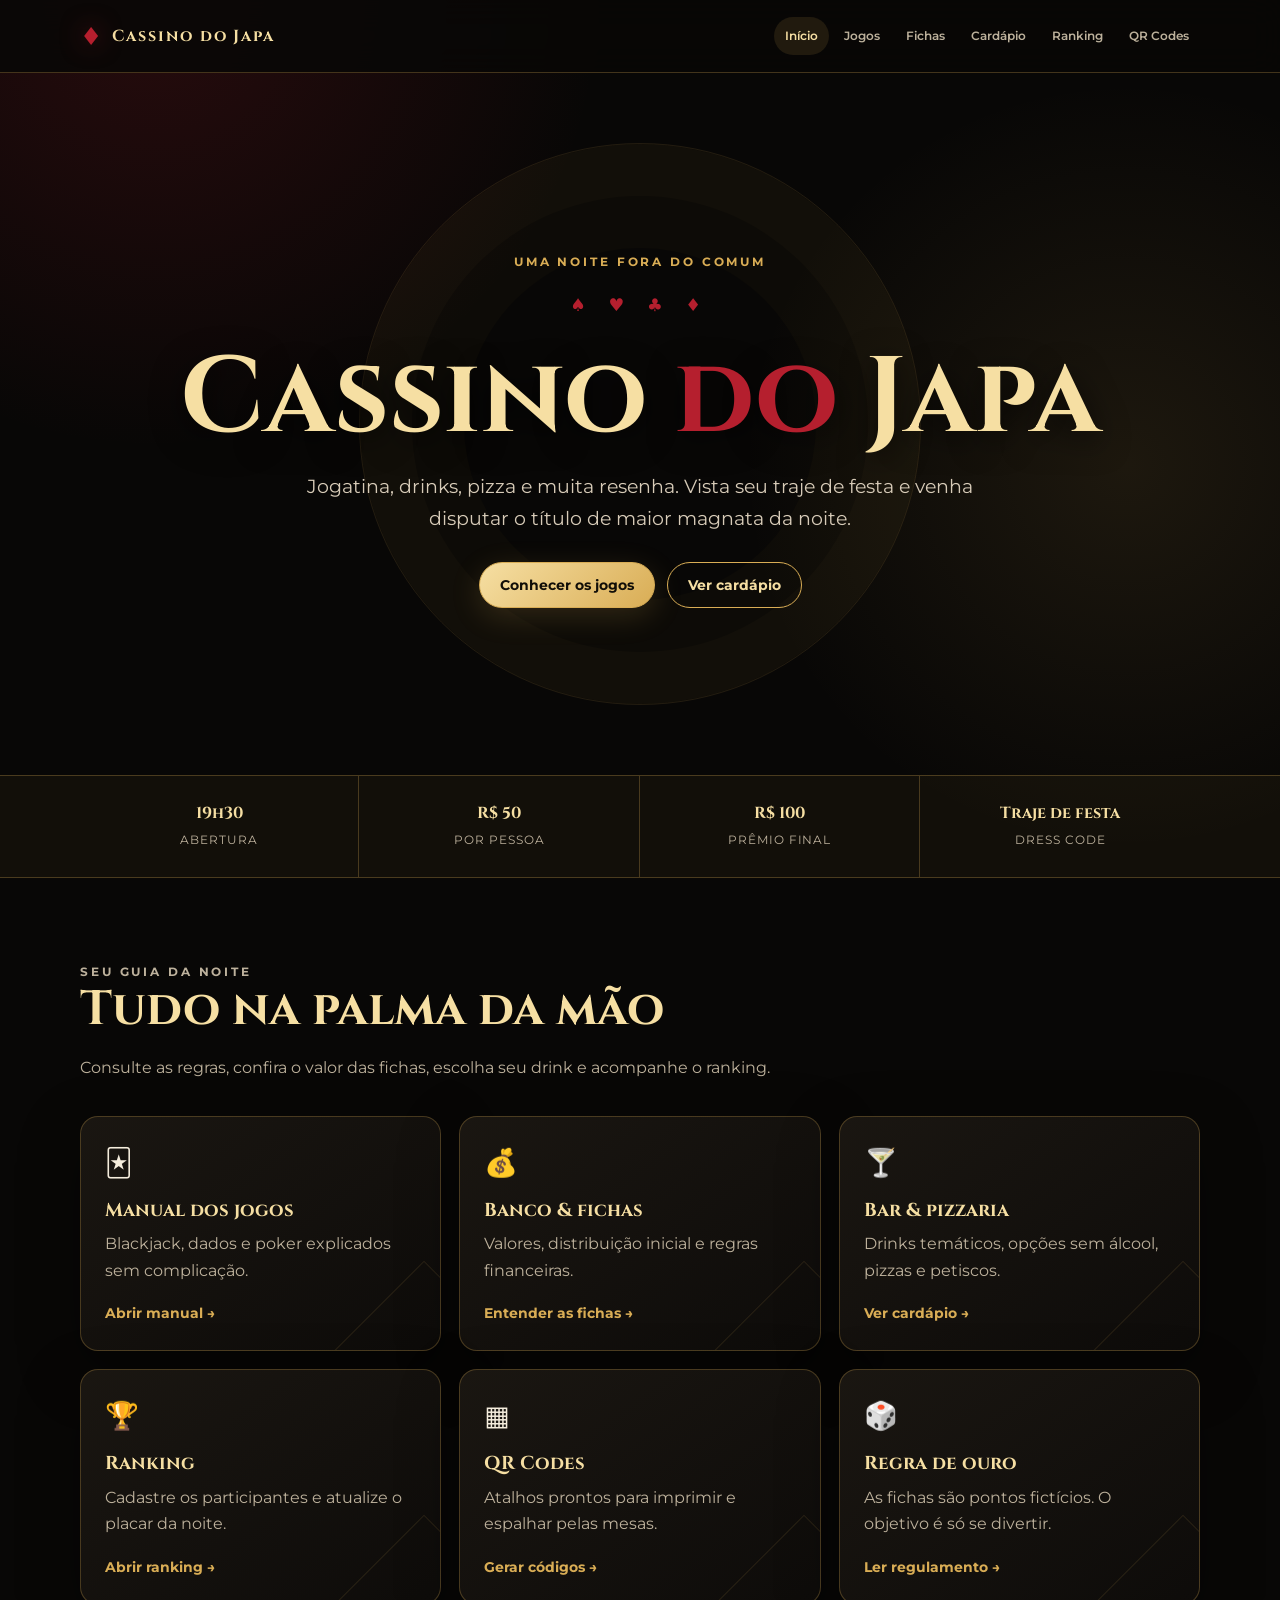
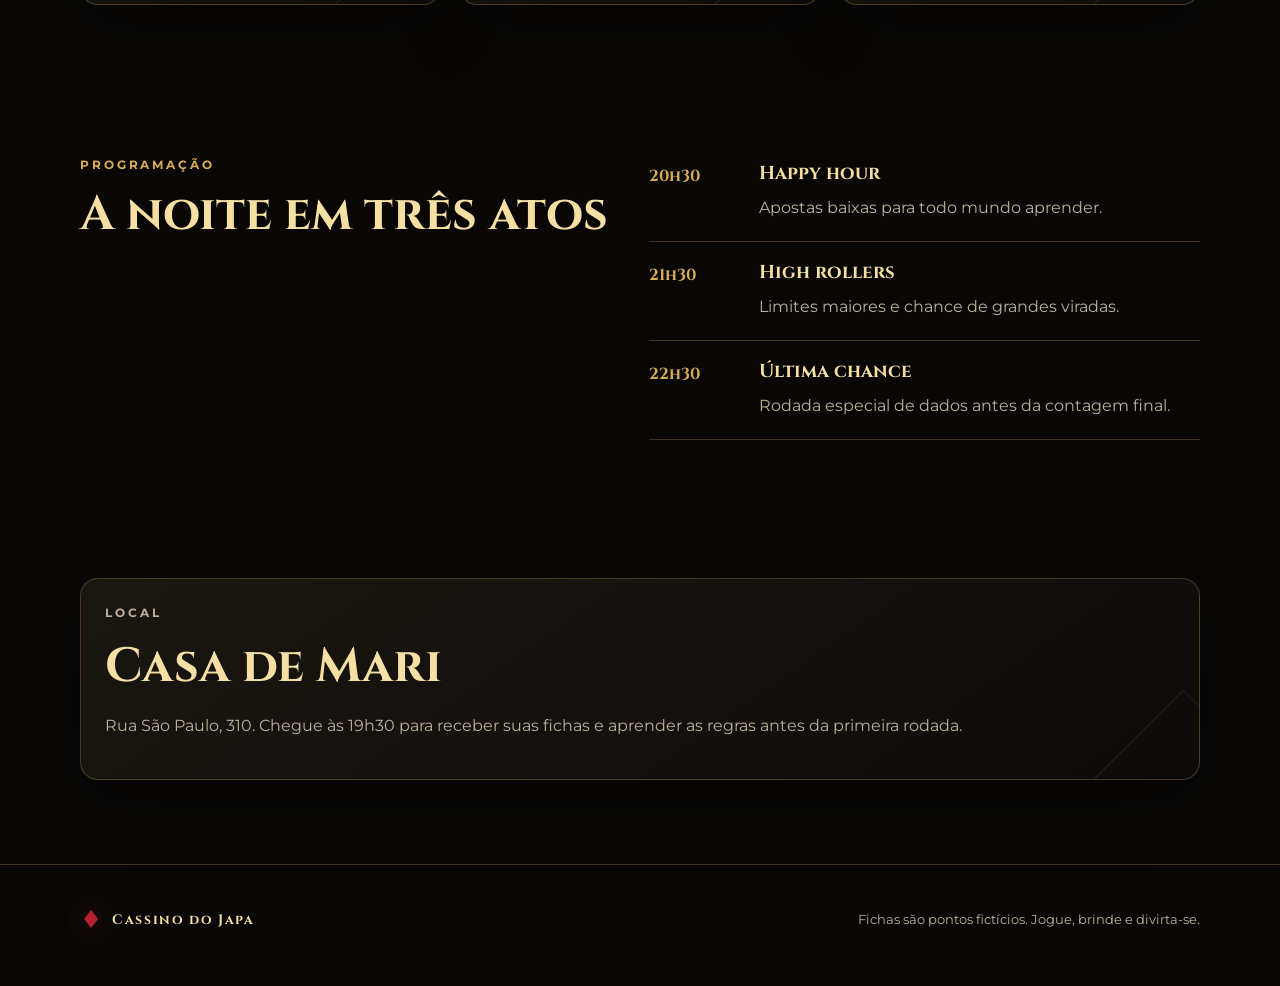
==== index.html @ 18935ddc "Launch Cassino do Japa event portal" ====
<!doctype html>
<html lang="pt-BR">
<head><meta charset="utf-8"><meta name="viewport" content="width=device-width,initial-scale=1"><meta name="theme-color" content="#080706"><meta name="description" content="Portal oficial da noite Cassino do Japa."><title>Cassino do Japa</title><link rel="stylesheet" href="assets/styles.css"></head>
<body data-page="index.html"><div data-header></div>
<main>
  <section class="hero"><div class="shell hero-inner"><p class="eyebrow">Uma noite fora do comum</p><div class="suits">♠ ♥ ♣ ♦</div><h1>Cassino <span class="red">do</span> Japa</h1><p class="lead">Jogatina, drinks, pizza e muita resenha. Vista seu traje de festa e venha disputar o título de maior magnata da noite.</p><div class="actions"><a class="button" href="jogos.html">Conhecer os jogos</a><a class="button secondary" href="cardapio.html">Ver cardápio</a></div></div></section>
  <section class="info-strip"><div class="shell facts"><div class="fact"><strong>19h30</strong><span>Abertura</span></div><div class="fact"><strong>R$ 50</strong><span>Por pessoa</span></div><div class="fact"><strong>R$ 100</strong><span>Prêmio final</span></div><div class="fact"><strong>Traje de festa</strong><span>Dress code</span></div></div></section>
  <section class="section"><div class="shell"><div class="section-head"><p class="eyebrow">Seu guia da noite</p><h2>Tudo na palma da mão</h2><p>Consulte as regras, confira o valor das fichas, escolha seu drink e acompanhe o ranking.</p></div><div class="grid"><article class="card"><div class="icon">🃏</div><h3>Manual dos jogos</h3><p>Blackjack, dados e poker explicados sem complicação.</p><a class="card-link" href="jogos.html">Abrir manual →</a></article><article class="card"><div class="icon">💰</div><h3>Banco & fichas</h3><p>Valores, distribuição inicial e regras financeiras.</p><a class="card-link" href="fichas.html">Entender as fichas →</a></article><article class="card"><div class="icon">🍸</div><h3>Bar & pizzaria</h3><p>Drinks temáticos, opções sem álcool, pizzas e petiscos.</p><a class="card-link" href="cardapio.html">Ver cardápio →</a></article><article class="card"><div class="icon">🏆</div><h3>Ranking</h3><p>Cadastre os participantes e atualize o placar da noite.</p><a class="card-link" href="ranking.html">Abrir ranking →</a></article><article class="card"><div class="icon">▦</div><h3>QR Codes</h3><p>Atalhos prontos para imprimir e espalhar pelas mesas.</p><a class="card-link" href="qr.html">Gerar códigos →</a></article><article class="card"><div class="icon">🎲</div><h3>Regra de ouro</h3><p>As fichas são pontos fictícios. O objetivo é só se divertir.</p><a class="card-link" href="fichas.html">Ler regulamento →</a></article></div></div></section>
  <section class="section compact"><div class="shell grid two"><div><p class="eyebrow">Programação</p><h2>A noite em três atos</h2></div><div class="timeline"><div class="time"><strong>20h30</strong><div><h3>Happy hour</h3><p>Apostas baixas para todo mundo aprender.</p></div></div><div class="time"><strong>21h30</strong><div><h3>High rollers</h3><p>Limites maiores e chance de grandes viradas.</p></div></div><div class="time"><strong>22h30</strong><div><h3>Última chance</h3><p>Rodada especial de dados antes da contagem final.</p></div></div></div></div></section>
  <section class="section"><div class="shell"><div class="card"><p class="eyebrow">Local</p><h2>Casa de Mari</h2><p>Rua São Paulo, 310. Chegue às 19h30 para receber suas fichas e aprender as regras antes da primeira rodada.</p></div></div></section>
</main><div data-footer></div><script src="assets/app.js"></script></body></html>
---- assets/styles.css ----
@import url('https://fonts.googleapis.com/css2?family=Cinzel:wght@500;600;700&family=Montserrat:wght@400;500;600;700&display=swap');

:root {
  --ink: #080706;
  --panel: #12100d;
  --panel-2: #1b1712;
  --gold: #d9ad55;
  --gold-light: #f6dfa3;
  --red: #b51f2e;
  --cream: #f5eddd;
  --muted: #bdb19c;
  --green: #173f31;
  --line: rgba(217, 173, 85, .28);
  --shadow: 0 20px 60px rgba(0, 0, 0, .35);
}

* { box-sizing: border-box; }
html { scroll-behavior: smooth; }
body {
  margin: 0;
  color: var(--cream);
  background:
    radial-gradient(circle at 12% 0%, rgba(181, 31, 46, .18), transparent 28rem),
    radial-gradient(circle at 88% 18%, rgba(217, 173, 85, .10), transparent 24rem),
    var(--ink);
  font-family: Montserrat, system-ui, sans-serif;
  line-height: 1.65;
}
a { color: inherit; }
button, input { font: inherit; }
.shell { width: min(1120px, calc(100% - 32px)); margin: auto; }

.topbar {
  position: sticky;
  top: 0;
  z-index: 50;
  border-bottom: 1px solid var(--line);
  background: rgba(8, 7, 6, .88);
  backdrop-filter: blur(16px);
}
.nav { min-height: 72px; display: flex; align-items: center; justify-content: space-between; gap: 20px; }
.brand { text-decoration: none; display: flex; align-items: center; gap: 10px; }
.brand-mark { color: var(--red); font-size: 1.55rem; filter: drop-shadow(0 0 12px rgba(181,31,46,.5)); }
.brand-name { font: 700 1rem Cinzel, serif; letter-spacing: .12em; color: var(--gold-light); }
.menu { display: flex; align-items: center; gap: 4px; }
.menu a { text-decoration: none; color: var(--muted); padding: 9px 11px; border-radius: 999px; font-size: .78rem; font-weight: 600; }
.menu a:hover, .menu a.active { background: rgba(217,173,85,.12); color: var(--gold-light); }
.menu-button { display: none; border: 1px solid var(--line); background: transparent; color: var(--gold-light); border-radius: 10px; padding: 8px 11px; }

.hero { min-height: 78vh; display: grid; place-items: center; text-align: center; position: relative; overflow: hidden; }
.hero::before {
  content: '';
  position: absolute;
  width: 560px;
  height: 560px;
  border: 1px solid rgba(217,173,85,.13);
  border-radius: 50%;
  box-shadow: inset 0 0 0 52px rgba(217,173,85,.025), inset 0 0 0 104px rgba(217,173,85,.02);
}
.hero-inner { position: relative; padding: 80px 0; }
.eyebrow { color: var(--gold); text-transform: uppercase; letter-spacing: .24em; font-size: .75rem; font-weight: 700; }
h1, h2, h3 { font-family: Cinzel, serif; line-height: 1.16; }
h1 { font-size: clamp(3rem, 9vw, 6.7rem); margin: 16px 0 10px; color: var(--gold-light); text-shadow: 0 8px 32px rgba(0,0,0,.7); }
h1 .red { color: var(--red); }
h2 { font-size: clamp(1.8rem, 5vw, 3rem); color: var(--gold-light); margin: 0 0 18px; }
h3 { color: var(--gold-light); margin: 0 0 10px; }
.lead { max-width: 720px; margin: 0 auto 28px; color: #d7cbb8; font-size: clamp(1rem, 2.4vw, 1.2rem); }
.suits { color: var(--red); letter-spacing: .5em; margin: 18px 0; font-size: 1.1rem; }
.actions { display: flex; gap: 12px; justify-content: center; flex-wrap: wrap; }
.button { display: inline-flex; align-items: center; justify-content: center; gap: 8px; min-height: 46px; padding: 0 20px; border-radius: 999px; text-decoration: none; font-weight: 700; font-size: .86rem; border: 1px solid var(--gold); color: #110e08; background: linear-gradient(135deg, var(--gold-light), var(--gold)); box-shadow: 0 8px 30px rgba(217,173,85,.18); cursor: pointer; }
.button.secondary { background: transparent; color: var(--gold-light); box-shadow: none; }
.button.danger { background: var(--red); color: white; border-color: var(--red); }
.button.small { min-height: 38px; padding: 0 14px; }

.section { padding: 84px 0; }
.section.compact { padding: 54px 0; }
.section-head { max-width: 700px; margin-bottom: 34px; }
.section-head p { color: var(--muted); margin: 0; }
.grid { display: grid; grid-template-columns: repeat(3, 1fr); gap: 18px; }
.grid.two { grid-template-columns: repeat(2, 1fr); }
.card { position: relative; border: 1px solid var(--line); border-radius: 18px; padding: 24px; background: linear-gradient(145deg, rgba(27,23,18,.96), rgba(14,12,10,.96)); box-shadow: var(--shadow); overflow: hidden; }
.card::after { content: ''; position: absolute; inset: auto -50px -70px auto; width: 130px; height: 130px; border: 1px solid rgba(217,173,85,.13); transform: rotate(45deg); }
.card p { color: var(--muted); margin: 0 0 16px; }
.card .icon { font-size: 1.7rem; margin-bottom: 14px; }
.card-link { text-decoration: none; color: var(--gold); font-weight: 700; font-size: .86rem; }
.tag { display: inline-block; padding: 4px 9px; border-radius: 999px; background: rgba(181,31,46,.18); color: #ff9ba6; font-size: .7rem; font-weight: 700; text-transform: uppercase; letter-spacing: .08em; }

.info-strip { border-block: 1px solid var(--line); background: rgba(217,173,85,.045); }
.facts { display: grid; grid-template-columns: repeat(4, 1fr); gap: 1px; }
.fact { text-align: center; padding: 24px 12px; border-right: 1px solid var(--line); }
.fact:last-child { border: 0; }
.fact strong { color: var(--gold-light); display: block; font-family: Cinzel, serif; }
.fact span { font-size: .75rem; color: var(--muted); text-transform: uppercase; letter-spacing: .08em; }

.page-hero { padding: 82px 0 52px; border-bottom: 1px solid var(--line); }
.page-hero h1 { font-size: clamp(2.4rem, 7vw, 5rem); text-align: left; margin-top: 8px; }
.page-hero .lead { margin-left: 0; }
.prose { max-width: 820px; }
.steps { counter-reset: step; display: grid; gap: 14px; margin: 24px 0; }
.step { counter-increment: step; display: grid; grid-template-columns: 44px 1fr; gap: 14px; align-items: start; padding: 18px; border: 1px solid var(--line); border-radius: 14px; background: rgba(255,255,255,.025); }
.step::before { content: counter(step); width: 36px; height: 36px; display: grid; place-items: center; border-radius: 50%; color: #120f09; background: var(--gold); font-weight: 800; }
.step p { margin: 4px 0 0; color: var(--muted); }
.rule-list { list-style: none; padding: 0; margin: 20px 0; }
.rule-list li { position: relative; padding: 12px 0 12px 28px; border-bottom: 1px solid var(--line); color: #d8cdbb; }
.rule-list li::before { content: '♦'; color: var(--red); position: absolute; left: 4px; }

.table-wrap { overflow-x: auto; border: 1px solid var(--line); border-radius: 14px; }
table { width: 100%; border-collapse: collapse; min-width: 520px; }
th, td { padding: 14px 16px; text-align: left; border-bottom: 1px solid var(--line); }
th { color: var(--gold-light); font-family: Cinzel, serif; background: rgba(217,173,85,.08); }
td { color: #d5c8b4; }
tr:last-child td { border-bottom: 0; }

.chip { width: 42px; height: 42px; display: inline-grid; place-items: center; border-radius: 50%; border: 5px dashed rgba(255,255,255,.7); box-shadow: inset 0 0 0 3px rgba(0,0,0,.35), 0 4px 12px rgba(0,0,0,.4); font-size: .55rem; font-weight: 800; color: white; text-shadow: 0 1px 3px black; }
.chip.white { background: #e9e5d9; color: #16120e; text-shadow: none; }
.chip.red { background: #b62532; }
.chip.blue { background: #2567ad; }
.chip.green { background: #2b7c52; }
.chip.black { background: #252322; }
.chip.yellow { background: #d8a823; color: #16120e; text-shadow: none; }
.chips { display: grid; grid-template-columns: repeat(6, 1fr); gap: 14px; }
.chip-card { text-align: center; border: 1px solid var(--line); background: var(--panel); padding: 18px 8px; border-radius: 14px; }
.chip-card strong { display: block; color: var(--gold-light); margin-top: 8px; }
.chip-card span { color: var(--muted); font-size: .75rem; }

.menu-grid { display: grid; grid-template-columns: repeat(2, 1fr); gap: 18px; }
.menu-item { display: grid; grid-template-columns: 1fr auto; gap: 4px 20px; padding: 18px 0; border-bottom: 1px dotted rgba(217,173,85,.35); }
.menu-item h3 { font-size: 1rem; margin: 0; }
.menu-item p { grid-column: 1; margin: 0; color: var(--muted); font-size: .88rem; }
.menu-item .price { color: var(--gold); font-family: Cinzel, serif; font-weight: 700; }

.notice { padding: 20px; border-left: 3px solid var(--red); background: rgba(181,31,46,.09); border-radius: 0 12px 12px 0; color: #d9cdbc; }
.score-form { display: grid; grid-template-columns: 1fr 160px auto; gap: 10px; margin-bottom: 24px; }
.field { width: 100%; min-height: 46px; border-radius: 10px; border: 1px solid var(--line); color: var(--cream); background: #0d0b09; padding: 0 13px; }
.score-list { display: grid; gap: 10px; }
.score-row { display: grid; grid-template-columns: 46px 1fr auto auto; gap: 12px; align-items: center; border: 1px solid var(--line); background: var(--panel); border-radius: 14px; padding: 12px 14px; }
.place { width: 34px; height: 34px; display: grid; place-items: center; border-radius: 50%; color: #151007; background: var(--gold); font-weight: 800; }
.score { color: var(--gold-light); font-family: Cinzel, serif; font-weight: 700; }
.icon-button { border: 0; background: transparent; color: #e47a84; cursor: pointer; padding: 8px; }
.empty { color: var(--muted); text-align: center; padding: 28px; border: 1px dashed var(--line); border-radius: 14px; }

.qr-grid { display: grid; grid-template-columns: repeat(3, 1fr); gap: 18px; }
.qr-card { text-align: center; border: 1px solid var(--line); background: #fff; color: #17120d; border-radius: 16px; padding: 18px; }
.qr-card h3 { color: #17120d; margin: 10px 0 4px; }
.qr-card p { color: #6e6255; font-size: .78rem; line-height: 1.4; margin: 0; overflow-wrap: anywhere; }
.qr-card img { width: 180px; height: 180px; max-width: 100%; }

.timeline { display: grid; gap: 0; max-width: 760px; }
.time { display: grid; grid-template-columns: 90px 1fr; gap: 20px; padding: 20px 0; border-bottom: 1px solid var(--line); }
.time strong { color: var(--gold); font-family: Cinzel, serif; }
.time p { margin: 3px 0 0; color: var(--muted); }

.footer { border-top: 1px solid var(--line); padding: 34px 0 46px; color: var(--muted); font-size: .82rem; }
.footer-inner { display: flex; justify-content: space-between; gap: 24px; align-items: center; }
.footer .brand-name { font-size: .85rem; }

@media (max-width: 860px) {
  .menu-button { display: block; }
  .menu { display: none; position: absolute; top: 72px; left: 16px; right: 16px; padding: 12px; flex-direction: column; align-items: stretch; background: #0c0a08; border: 1px solid var(--line); border-radius: 14px; box-shadow: var(--shadow); }
  .menu.open { display: flex; }
  .menu a { padding: 11px 13px; }
  .grid, .grid.two, .menu-grid, .qr-grid { grid-template-columns: 1fr 1fr; }
  .chips { grid-template-columns: repeat(3, 1fr); }
  .facts { grid-template-columns: repeat(2, 1fr); }
  .fact:nth-child(2) { border-right: 0; }
}

@media (max-width: 600px) {
  .shell { width: min(100% - 24px, 1120px); }
  .hero { min-height: 72vh; }
  .hero::before { width: 390px; height: 390px; }
  .section { padding: 62px 0; }
  .grid, .grid.two, .menu-grid, .qr-grid { grid-template-columns: 1fr; }
  .score-form { grid-template-columns: 1fr; }
  .score-row { grid-template-columns: 38px 1fr auto auto; gap: 8px; }
  .chips { grid-template-columns: repeat(2, 1fr); }
  .footer-inner { flex-direction: column; align-items: flex-start; }
}

@media print {
  .topbar, .footer, .no-print { display: none !important; }
  body { background: white; color: black; }
  .qr-grid { grid-template-columns: repeat(2, 1fr); }
  .qr-card { break-inside: avoid; border-color: #aaa; }
}
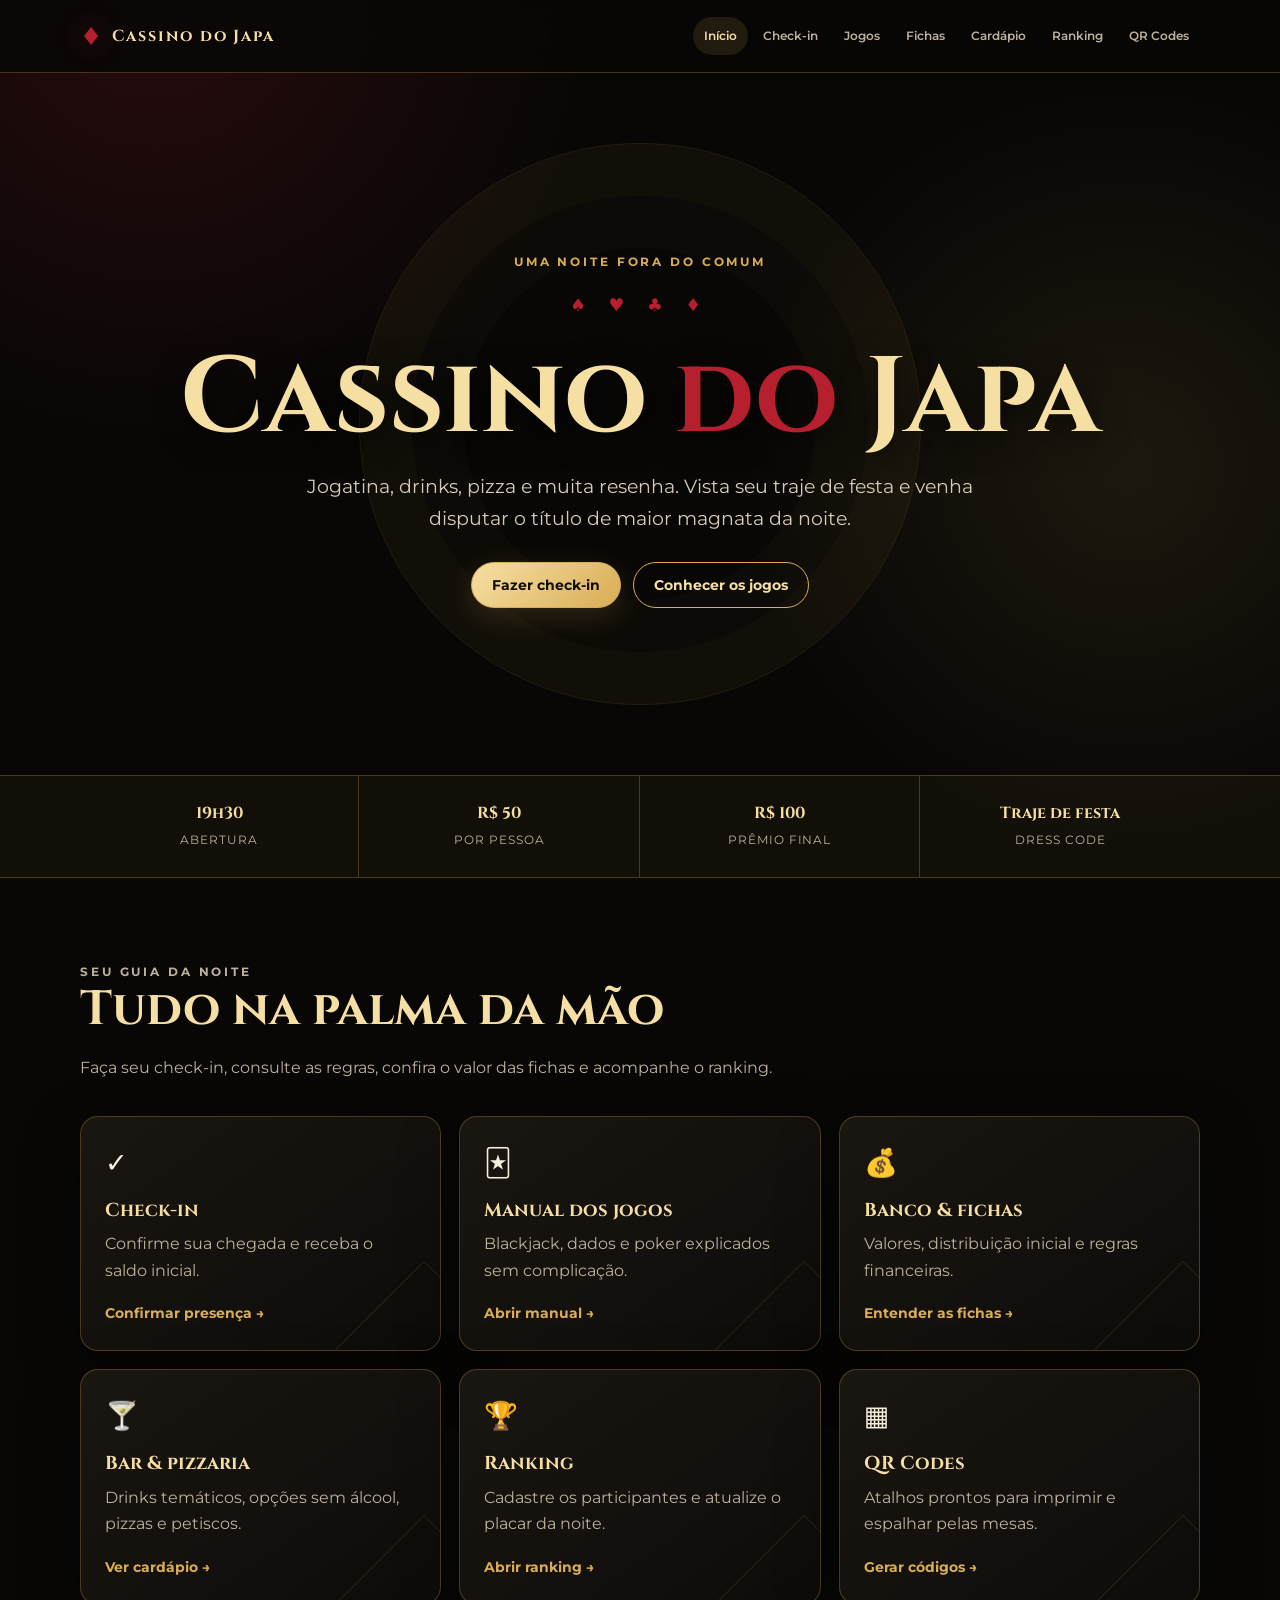
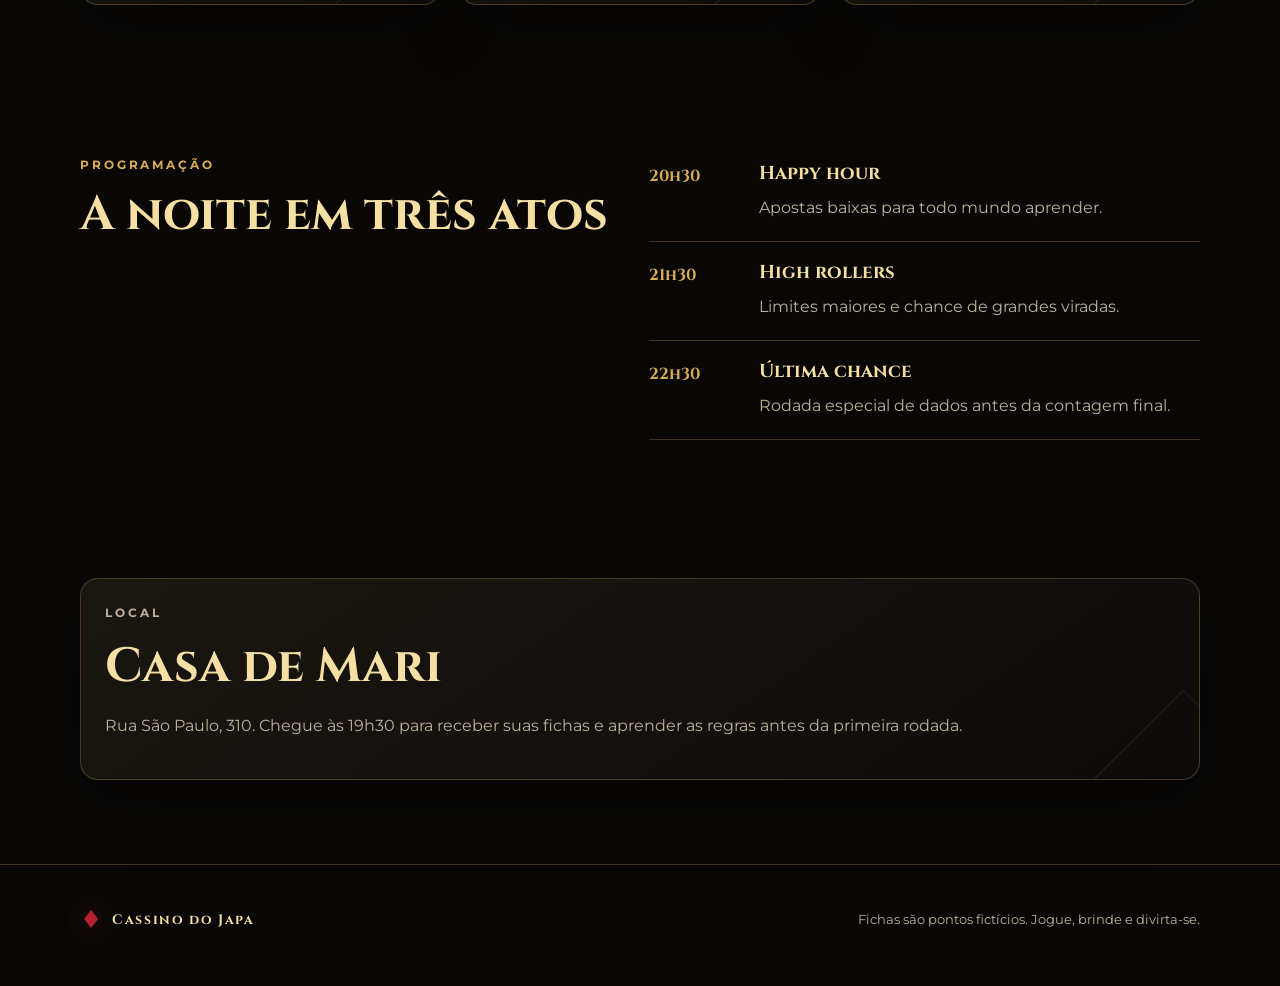
==== commit 28000fe6: "Add persistent guest check-in flow" ====
--- a/index.html
+++ b/index.html
@@ -3,9 +3,9 @@
 <head><meta charset="utf-8"><meta name="viewport" content="width=device-width,initial-scale=1"><meta name="theme-color" content="#080706"><meta name="description" content="Portal oficial da noite Cassino do Japa."><title>Cassino do Japa</title><link rel="stylesheet" href="assets/styles.css"></head>
 <body data-page="index.html"><div data-header></div>
 <main>
-  <section class="hero"><div class="shell hero-inner"><p class="eyebrow">Uma noite fora do comum</p><div class="suits">♠ ♥ ♣ ♦</div><h1>Cassino <span class="red">do</span> Japa</h1><p class="lead">Jogatina, drinks, pizza e muita resenha. Vista seu traje de festa e venha disputar o título de maior magnata da noite.</p><div class="actions"><a class="button" href="jogos.html">Conhecer os jogos</a><a class="button secondary" href="cardapio.html">Ver cardápio</a></div></div></section>
+  <section class="hero"><div class="shell hero-inner"><p class="eyebrow">Uma noite fora do comum</p><div class="suits">♠ ♥ ♣ ♦</div><h1>Cassino <span class="red">do</span> Japa</h1><p class="lead">Jogatina, drinks, pizza e muita resenha. Vista seu traje de festa e venha disputar o título de maior magnata da noite.</p><div class="actions"><a class="button" href="checkin.html">Fazer check-in</a><a class="button secondary" href="jogos.html">Conhecer os jogos</a></div></div></section>
   <section class="info-strip"><div class="shell facts"><div class="fact"><strong>19h30</strong><span>Abertura</span></div><div class="fact"><strong>R$ 50</strong><span>Por pessoa</span></div><div class="fact"><strong>R$ 100</strong><span>Prêmio final</span></div><div class="fact"><strong>Traje de festa</strong><span>Dress code</span></div></div></section>
-  <section class="section"><div class="shell"><div class="section-head"><p class="eyebrow">Seu guia da noite</p><h2>Tudo na palma da mão</h2><p>Consulte as regras, confira o valor das fichas, escolha seu drink e acompanhe o ranking.</p></div><div class="grid"><article class="card"><div class="icon">🃏</div><h3>Manual dos jogos</h3><p>Blackjack, dados e poker explicados sem complicação.</p><a class="card-link" href="jogos.html">Abrir manual →</a></article><article class="card"><div class="icon">💰</div><h3>Banco & fichas</h3><p>Valores, distribuição inicial e regras financeiras.</p><a class="card-link" href="fichas.html">Entender as fichas →</a></article><article class="card"><div class="icon">🍸</div><h3>Bar & pizzaria</h3><p>Drinks temáticos, opções sem álcool, pizzas e petiscos.</p><a class="card-link" href="cardapio.html">Ver cardápio →</a></article><article class="card"><div class="icon">🏆</div><h3>Ranking</h3><p>Cadastre os participantes e atualize o placar da noite.</p><a class="card-link" href="ranking.html">Abrir ranking →</a></article><article class="card"><div class="icon">▦</div><h3>QR Codes</h3><p>Atalhos prontos para imprimir e espalhar pelas mesas.</p><a class="card-link" href="qr.html">Gerar códigos →</a></article><article class="card"><div class="icon">🎲</div><h3>Regra de ouro</h3><p>As fichas são pontos fictícios. O objetivo é só se divertir.</p><a class="card-link" href="fichas.html">Ler regulamento →</a></article></div></div></section>
+  <section class="section"><div class="shell"><div class="section-head"><p class="eyebrow">Seu guia da noite</p><h2>Tudo na palma da mão</h2><p>Faça seu check-in, consulte as regras, confira o valor das fichas e acompanhe o ranking.</p></div><div class="grid"><article class="card"><div class="icon">✓</div><h3>Check-in</h3><p>Confirme sua chegada e receba o saldo inicial.</p><a class="card-link" href="checkin.html">Confirmar presença →</a></article><article class="card"><div class="icon">🃏</div><h3>Manual dos jogos</h3><p>Blackjack, dados e poker explicados sem complicação.</p><a class="card-link" href="jogos.html">Abrir manual →</a></article><article class="card"><div class="icon">💰</div><h3>Banco & fichas</h3><p>Valores, distribuição inicial e regras financeiras.</p><a class="card-link" href="fichas.html">Entender as fichas →</a></article><article class="card"><div class="icon">🍸</div><h3>Bar & pizzaria</h3><p>Drinks temáticos, opções sem álcool, pizzas e petiscos.</p><a class="card-link" href="cardapio.html">Ver cardápio →</a></article><article class="card"><div class="icon">🏆</div><h3>Ranking</h3><p>Cadastre os participantes e atualize o placar da noite.</p><a class="card-link" href="ranking.html">Abrir ranking →</a></article><article class="card"><div class="icon">▦</div><h3>QR Codes</h3><p>Atalhos prontos para imprimir e espalhar pelas mesas.</p><a class="card-link" href="qr.html">Gerar códigos →</a></article></div></div></section>
   <section class="section compact"><div class="shell grid two"><div><p class="eyebrow">Programação</p><h2>A noite em três atos</h2></div><div class="timeline"><div class="time"><strong>20h30</strong><div><h3>Happy hour</h3><p>Apostas baixas para todo mundo aprender.</p></div></div><div class="time"><strong>21h30</strong><div><h3>High rollers</h3><p>Limites maiores e chance de grandes viradas.</p></div></div><div class="time"><strong>22h30</strong><div><h3>Última chance</h3><p>Rodada especial de dados antes da contagem final.</p></div></div></div></div></section>
   <section class="section"><div class="shell"><div class="card"><p class="eyebrow">Local</p><h2>Casa de Mari</h2><p>Rua São Paulo, 310. Chegue às 19h30 para receber suas fichas e aprender as regras antes da primeira rodada.</p></div></div></section>
 </main><div data-footer></div><script src="assets/app.js"></script></body></html>
--- a/assets/styles.css
+++ b/assets/styles.css
@@ -28,6 +28,7 @@
 }
 a { color: inherit; }
 button, input { font: inherit; }
+button:disabled { cursor: not-allowed; opacity: .55; }
 .shell { width: min(1120px, calc(100% - 32px)); margin: auto; }
 
 .topbar {
@@ -139,6 +140,15 @@
 .icon-button { border: 0; background: transparent; color: #e47a84; cursor: pointer; padding: 8px; }
 .empty { color: var(--muted); text-align: center; padding: 28px; border: 1px dashed var(--line); border-radius: 14px; }
 
+.checkin-box { max-width: 620px; margin: auto; text-align: center; }
+.checkin-box .field { text-align: center; font-size: 1.05rem; margin: 16px 0 12px; }
+.checkin-count { width: 94px; height: 94px; margin: 0 auto 20px; display: grid; place-items: center; border-radius: 50%; border: 1px solid var(--gold); background: rgba(217,173,85,.08); box-shadow: 0 0 50px rgba(217,173,85,.12); }
+.checkin-count strong { display: block; color: var(--gold-light); font: 700 2rem Cinzel, serif; line-height: 1; }
+.checkin-count span { display: block; color: var(--muted); font-size: .62rem; text-transform: uppercase; letter-spacing: .08em; }
+.form-status { margin: 18px 0 0; padding: 14px; border-radius: 10px; font-weight: 600; }
+.form-status.success { color: #c9f4da; background: rgba(43,124,82,.25); border: 1px solid rgba(91,198,136,.38); }
+.form-status.error { color: #ffc1c7; background: rgba(181,31,46,.18); border: 1px solid rgba(228,122,132,.35); }
+
 .qr-grid { display: grid; grid-template-columns: repeat(3, 1fr); gap: 18px; }
 .qr-card { text-align: center; border: 1px solid var(--line); background: #fff; color: #17120d; border-radius: 16px; padding: 18px; }
 .qr-card h3 { color: #17120d; margin: 10px 0 4px; }
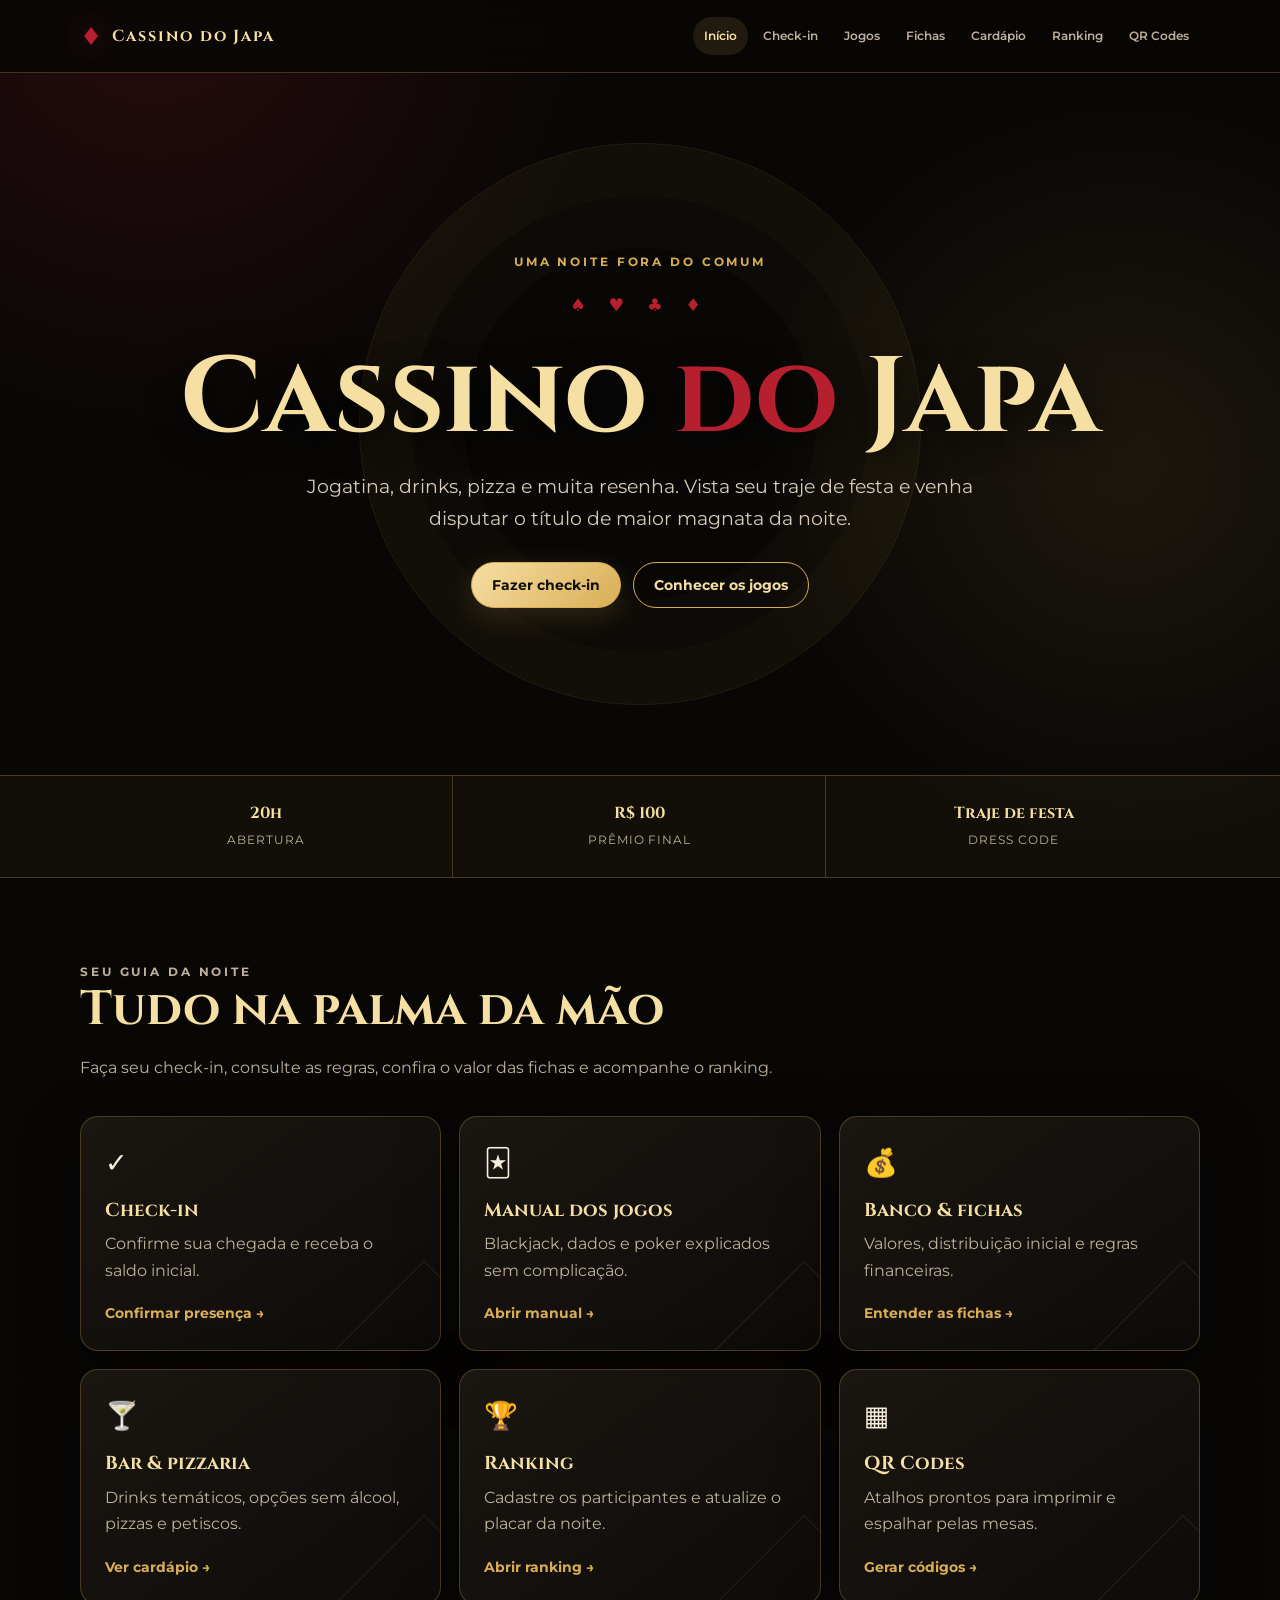
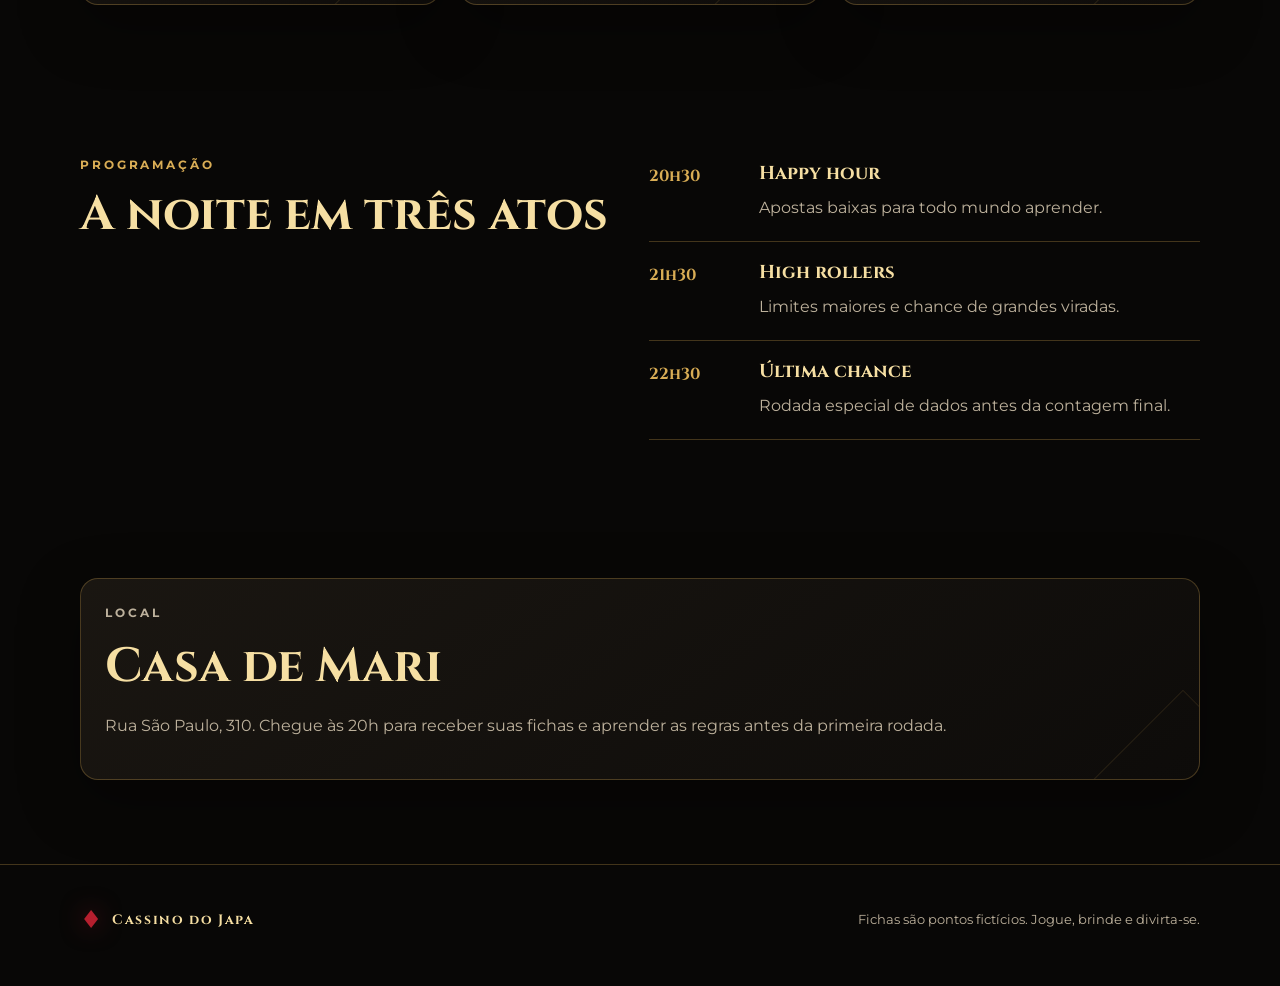
==== commit cf6d3cd7: "Update event opening time and remove ticket price" ====
--- a/index.html
+++ b/index.html
@@ -4,8 +4,8 @@
 <body data-page="index.html"><div data-header></div>
 <main>
   <section class="hero"><div class="shell hero-inner"><p class="eyebrow">Uma noite fora do comum</p><div class="suits">♠ ♥ ♣ ♦</div><h1>Cassino <span class="red">do</span> Japa</h1><p class="lead">Jogatina, drinks, pizza e muita resenha. Vista seu traje de festa e venha disputar o título de maior magnata da noite.</p><div class="actions"><a class="button" href="checkin.html">Fazer check-in</a><a class="button secondary" href="jogos.html">Conhecer os jogos</a></div></div></section>
-  <section class="info-strip"><div class="shell facts"><div class="fact"><strong>19h30</strong><span>Abertura</span></div><div class="fact"><strong>R$ 50</strong><span>Por pessoa</span></div><div class="fact"><strong>R$ 100</strong><span>Prêmio final</span></div><div class="fact"><strong>Traje de festa</strong><span>Dress code</span></div></div></section>
+  <section class="info-strip"><div class="shell facts"><div class="fact"><strong>20h</strong><span>Abertura</span></div><div class="fact"><strong>R$ 100</strong><span>Prêmio final</span></div><div class="fact"><strong>Traje de festa</strong><span>Dress code</span></div></div></section>
   <section class="section"><div class="shell"><div class="section-head"><p class="eyebrow">Seu guia da noite</p><h2>Tudo na palma da mão</h2><p>Faça seu check-in, consulte as regras, confira o valor das fichas e acompanhe o ranking.</p></div><div class="grid"><article class="card"><div class="icon">✓</div><h3>Check-in</h3><p>Confirme sua chegada e receba o saldo inicial.</p><a class="card-link" href="checkin.html">Confirmar presença →</a></article><article class="card"><div class="icon">🃏</div><h3>Manual dos jogos</h3><p>Blackjack, dados e poker explicados sem complicação.</p><a class="card-link" href="jogos.html">Abrir manual →</a></article><article class="card"><div class="icon">💰</div><h3>Banco & fichas</h3><p>Valores, distribuição inicial e regras financeiras.</p><a class="card-link" href="fichas.html">Entender as fichas →</a></article><article class="card"><div class="icon">🍸</div><h3>Bar & pizzaria</h3><p>Drinks temáticos, opções sem álcool, pizzas e petiscos.</p><a class="card-link" href="cardapio.html">Ver cardápio →</a></article><article class="card"><div class="icon">🏆</div><h3>Ranking</h3><p>Cadastre os participantes e atualize o placar da noite.</p><a class="card-link" href="ranking.html">Abrir ranking →</a></article><article class="card"><div class="icon">▦</div><h3>QR Codes</h3><p>Atalhos prontos para imprimir e espalhar pelas mesas.</p><a class="card-link" href="qr.html">Gerar códigos →</a></article></div></div></section>
   <section class="section compact"><div class="shell grid two"><div><p class="eyebrow">Programação</p><h2>A noite em três atos</h2></div><div class="timeline"><div class="time"><strong>20h30</strong><div><h3>Happy hour</h3><p>Apostas baixas para todo mundo aprender.</p></div></div><div class="time"><strong>21h30</strong><div><h3>High rollers</h3><p>Limites maiores e chance de grandes viradas.</p></div></div><div class="time"><strong>22h30</strong><div><h3>Última chance</h3><p>Rodada especial de dados antes da contagem final.</p></div></div></div></div></section>
-  <section class="section"><div class="shell"><div class="card"><p class="eyebrow">Local</p><h2>Casa de Mari</h2><p>Rua São Paulo, 310. Chegue às 19h30 para receber suas fichas e aprender as regras antes da primeira rodada.</p></div></div></section>
+  <section class="section"><div class="shell"><div class="card"><p class="eyebrow">Local</p><h2>Casa de Mari</h2><p>Rua São Paulo, 310. Chegue às 20h para receber suas fichas e aprender as regras antes da primeira rodada.</p></div></div></section>
 </main><div data-footer></div><script src="assets/app.js"></script></body></html>
--- a/assets/styles.css
+++ b/assets/styles.css
@@ -87,7 +87,7 @@
 .tag { display: inline-block; padding: 4px 9px; border-radius: 999px; background: rgba(181,31,46,.18); color: #ff9ba6; font-size: .7rem; font-weight: 700; text-transform: uppercase; letter-spacing: .08em; }
 
 .info-strip { border-block: 1px solid var(--line); background: rgba(217,173,85,.045); }
-.facts { display: grid; grid-template-columns: repeat(4, 1fr); gap: 1px; }
+.facts { display: grid; grid-template-columns: repeat(3, 1fr); gap: 1px; }
 .fact { text-align: center; padding: 24px 12px; border-right: 1px solid var(--line); }
 .fact:last-child { border: 0; }
 .fact strong { color: var(--gold-light); display: block; font-family: Cinzel, serif; }
@@ -171,8 +171,6 @@
   .menu a { padding: 11px 13px; }
   .grid, .grid.two, .menu-grid, .qr-grid { grid-template-columns: 1fr 1fr; }
   .chips { grid-template-columns: repeat(3, 1fr); }
-  .facts { grid-template-columns: repeat(2, 1fr); }
-  .fact:nth-child(2) { border-right: 0; }
 }
 
 @media (max-width: 600px) {
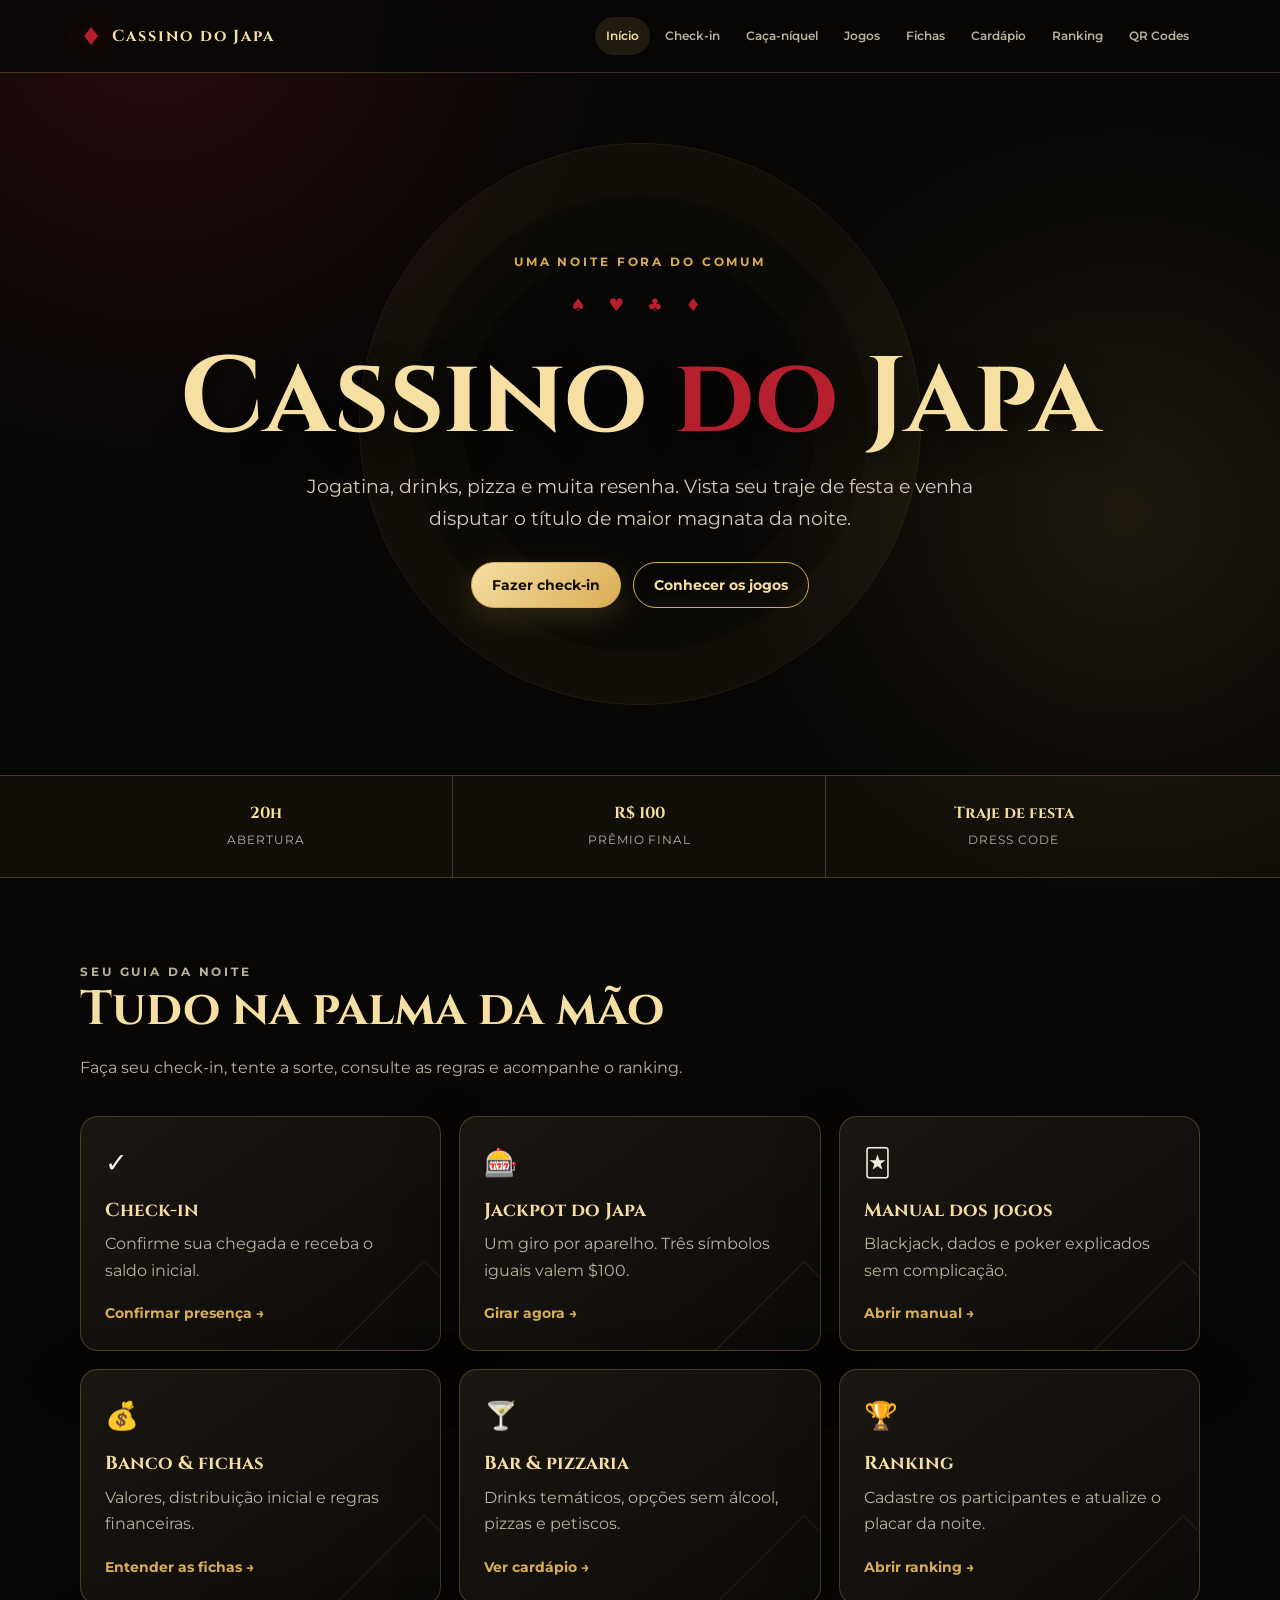
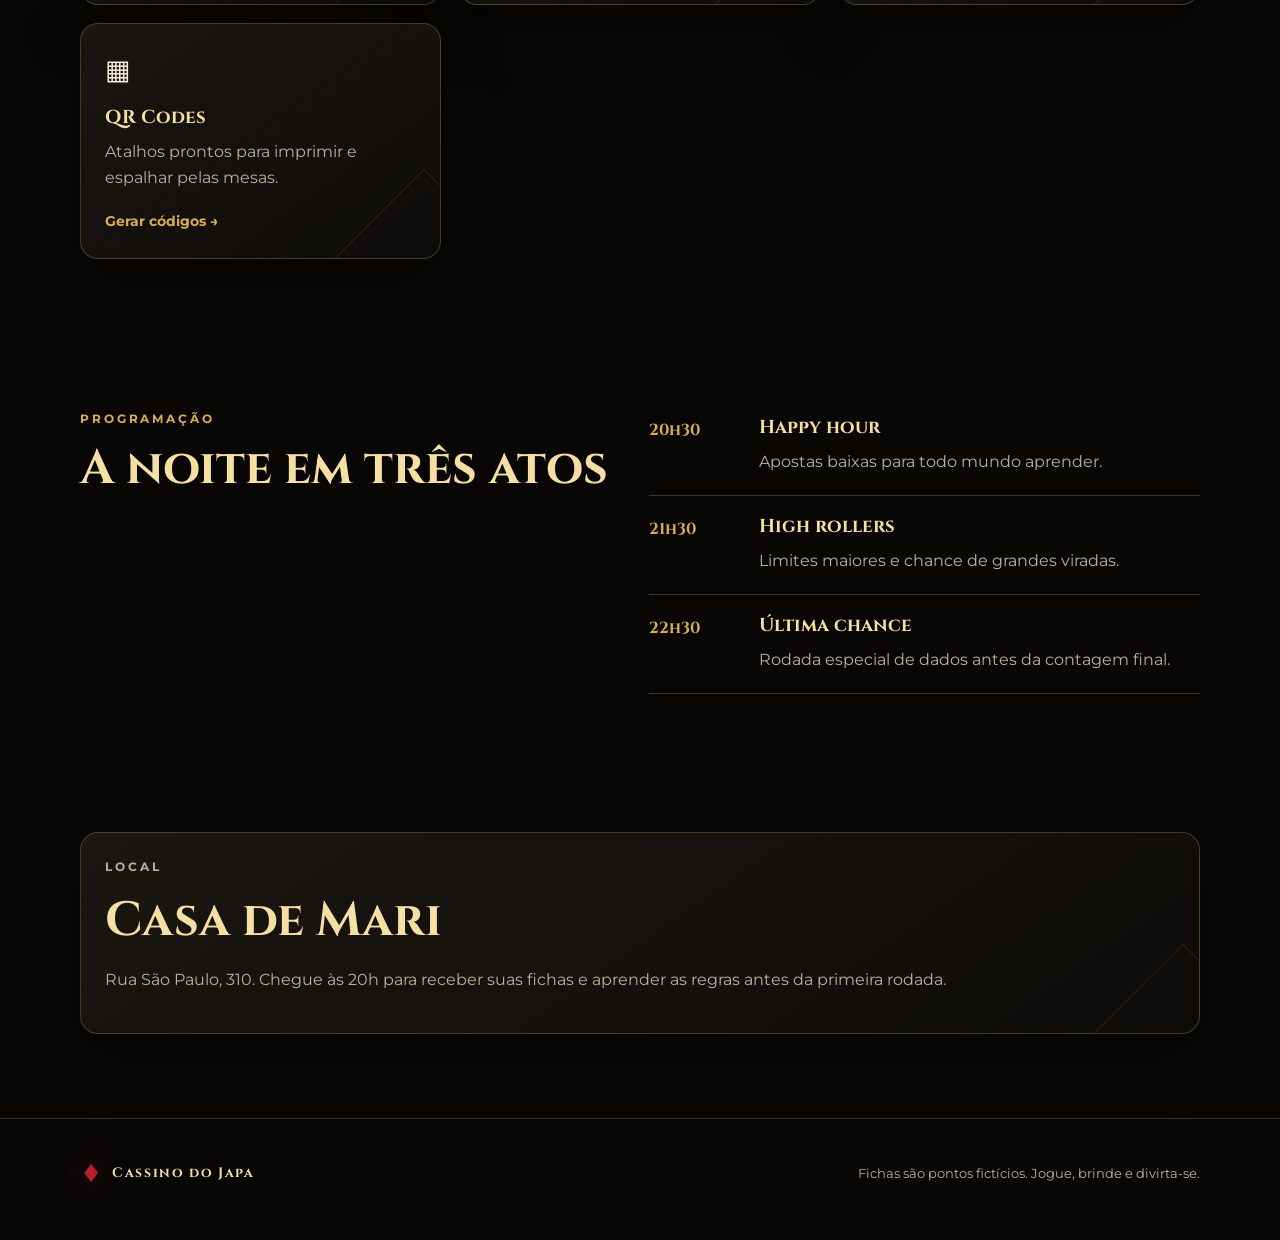
==== commit cdb63c3e: "Add mobile slot machine game" ====
--- a/index.html
+++ b/index.html
@@ -5,7 +5,7 @@
 <main>
   <section class="hero"><div class="shell hero-inner"><p class="eyebrow">Uma noite fora do comum</p><div class="suits">♠ ♥ ♣ ♦</div><h1>Cassino <span class="red">do</span> Japa</h1><p class="lead">Jogatina, drinks, pizza e muita resenha. Vista seu traje de festa e venha disputar o título de maior magnata da noite.</p><div class="actions"><a class="button" href="checkin.html">Fazer check-in</a><a class="button secondary" href="jogos.html">Conhecer os jogos</a></div></div></section>
   <section class="info-strip"><div class="shell facts"><div class="fact"><strong>20h</strong><span>Abertura</span></div><div class="fact"><strong>R$ 100</strong><span>Prêmio final</span></div><div class="fact"><strong>Traje de festa</strong><span>Dress code</span></div></div></section>
-  <section class="section"><div class="shell"><div class="section-head"><p class="eyebrow">Seu guia da noite</p><h2>Tudo na palma da mão</h2><p>Faça seu check-in, consulte as regras, confira o valor das fichas e acompanhe o ranking.</p></div><div class="grid"><article class="card"><div class="icon">✓</div><h3>Check-in</h3><p>Confirme sua chegada e receba o saldo inicial.</p><a class="card-link" href="checkin.html">Confirmar presença →</a></article><article class="card"><div class="icon">🃏</div><h3>Manual dos jogos</h3><p>Blackjack, dados e poker explicados sem complicação.</p><a class="card-link" href="jogos.html">Abrir manual →</a></article><article class="card"><div class="icon">💰</div><h3>Banco & fichas</h3><p>Valores, distribuição inicial e regras financeiras.</p><a class="card-link" href="fichas.html">Entender as fichas →</a></article><article class="card"><div class="icon">🍸</div><h3>Bar & pizzaria</h3><p>Drinks temáticos, opções sem álcool, pizzas e petiscos.</p><a class="card-link" href="cardapio.html">Ver cardápio →</a></article><article class="card"><div class="icon">🏆</div><h3>Ranking</h3><p>Cadastre os participantes e atualize o placar da noite.</p><a class="card-link" href="ranking.html">Abrir ranking →</a></article><article class="card"><div class="icon">▦</div><h3>QR Codes</h3><p>Atalhos prontos para imprimir e espalhar pelas mesas.</p><a class="card-link" href="qr.html">Gerar códigos →</a></article></div></div></section>
+  <section class="section"><div class="shell"><div class="section-head"><p class="eyebrow">Seu guia da noite</p><h2>Tudo na palma da mão</h2><p>Faça seu check-in, tente a sorte, consulte as regras e acompanhe o ranking.</p></div><div class="grid"><article class="card"><div class="icon">✓</div><h3>Check-in</h3><p>Confirme sua chegada e receba o saldo inicial.</p><a class="card-link" href="checkin.html">Confirmar presença →</a></article><article class="card"><div class="icon">🎰</div><h3>Jackpot do Japa</h3><p>Um giro por aparelho. Três símbolos iguais valem $100.</p><a class="card-link" href="slot.html">Girar agora →</a></article><article class="card"><div class="icon">🃏</div><h3>Manual dos jogos</h3><p>Blackjack, dados e poker explicados sem complicação.</p><a class="card-link" href="jogos.html">Abrir manual →</a></article><article class="card"><div class="icon">💰</div><h3>Banco & fichas</h3><p>Valores, distribuição inicial e regras financeiras.</p><a class="card-link" href="fichas.html">Entender as fichas →</a></article><article class="card"><div class="icon">🍸</div><h3>Bar & pizzaria</h3><p>Drinks temáticos, opções sem álcool, pizzas e petiscos.</p><a class="card-link" href="cardapio.html">Ver cardápio →</a></article><article class="card"><div class="icon">🏆</div><h3>Ranking</h3><p>Cadastre os participantes e atualize o placar da noite.</p><a class="card-link" href="ranking.html">Abrir ranking →</a></article><article class="card"><div class="icon">▦</div><h3>QR Codes</h3><p>Atalhos prontos para imprimir e espalhar pelas mesas.</p><a class="card-link" href="qr.html">Gerar códigos →</a></article></div></div></section>
   <section class="section compact"><div class="shell grid two"><div><p class="eyebrow">Programação</p><h2>A noite em três atos</h2></div><div class="timeline"><div class="time"><strong>20h30</strong><div><h3>Happy hour</h3><p>Apostas baixas para todo mundo aprender.</p></div></div><div class="time"><strong>21h30</strong><div><h3>High rollers</h3><p>Limites maiores e chance de grandes viradas.</p></div></div><div class="time"><strong>22h30</strong><div><h3>Última chance</h3><p>Rodada especial de dados antes da contagem final.</p></div></div></div></div></section>
   <section class="section"><div class="shell"><div class="card"><p class="eyebrow">Local</p><h2>Casa de Mari</h2><p>Rua São Paulo, 310. Chegue às 20h para receber suas fichas e aprender as regras antes da primeira rodada.</p></div></div></section>
 </main><div data-footer></div><script src="assets/app.js"></script></body></html>
--- a/assets/styles.css
+++ b/assets/styles.css
@@ -149,6 +149,29 @@
 .form-status.success { color: #c9f4da; background: rgba(43,124,82,.25); border: 1px solid rgba(91,198,136,.38); }
 .form-status.error { color: #ffc1c7; background: rgba(181,31,46,.18); border: 1px solid rgba(228,122,132,.35); }
 
+.slot-stage { max-width: 650px; margin: auto; text-align: center; }
+.slot-machine { position: relative; padding: clamp(22px, 5vw, 42px); border: 2px solid var(--gold); border-radius: 28px; background: radial-gradient(circle at 50% 0%, rgba(181,31,46,.28), transparent 45%), linear-gradient(145deg, #211a12, #090806); box-shadow: 0 28px 90px rgba(0,0,0,.6), inset 0 0 0 7px #0d0b08, inset 0 0 0 8px rgba(217,173,85,.35); overflow: hidden; }
+.slot-machine::before { content: '♦  JACKPOT DO JAPA  ♦'; display: block; margin-bottom: 22px; color: var(--gold-light); font: 700 clamp(.9rem, 4vw, 1.25rem) Cinzel, serif; letter-spacing: .12em; }
+.slot-machine.win { animation: jackpot-glow .7s ease-in-out 3 alternate; }
+.reels { display: grid; grid-template-columns: repeat(3, 1fr); gap: 10px; padding: 10px; border: 2px solid #6f5229; border-radius: 18px; background: #050403; box-shadow: inset 0 8px 22px rgba(0,0,0,.8); }
+.reel { display: grid; place-items: center; aspect-ratio: .82; min-width: 0; border-radius: 11px; background: linear-gradient(#eee3cc, #fffdf6 42%, #e8dcc4); color: #111; font-size: clamp(2.5rem, 13vw, 5rem); box-shadow: inset 0 9px 18px rgba(79,54,20,.17), inset 0 -9px 18px rgba(79,54,20,.17); overflow: hidden; }
+.reel.spinning { animation: reel-shake .12s linear infinite; filter: blur(1px); }
+.slot-button { width: min(100%, 300px); margin-top: 24px; min-height: 58px; font-size: 1rem; }
+.slot-result { display: grid; gap: 7px; margin-top: 20px; padding: 18px; border-radius: 14px; }
+.slot-result strong { font: 700 1.15rem Cinzel, serif; }
+.slot-result span { font-size: .88rem; }
+.slot-result code { width: fit-content; margin: 5px auto 0; padding: 6px 12px; border: 1px dashed currentColor; border-radius: 8px; font-size: 1rem; font-weight: 800; letter-spacing: .12em; }
+.slot-result.winner { color: #fff1b9; background: rgba(217,173,85,.18); border: 1px solid var(--gold); }
+.slot-result.try-again { color: #d7cbb8; background: rgba(255,255,255,.04); border: 1px solid var(--line); }
+.slot-rules { max-width: 650px; margin: 20px auto 0; color: var(--muted); font-size: .82rem; text-align: center; }
+
+@keyframes reel-shake { 50% { transform: translateY(3px); } }
+@keyframes jackpot-glow { to { box-shadow: 0 0 90px rgba(217,173,85,.75), inset 0 0 0 7px #0d0b08, inset 0 0 0 8px var(--gold); } }
+
+@media (prefers-reduced-motion: reduce) {
+  .reel.spinning, .slot-machine.win { animation: none; }
+}
+
 .qr-grid { display: grid; grid-template-columns: repeat(3, 1fr); gap: 18px; }
 .qr-card { text-align: center; border: 1px solid var(--line); background: #fff; color: #17120d; border-radius: 16px; padding: 18px; }
 .qr-card h3 { color: #17120d; margin: 10px 0 4px; }
